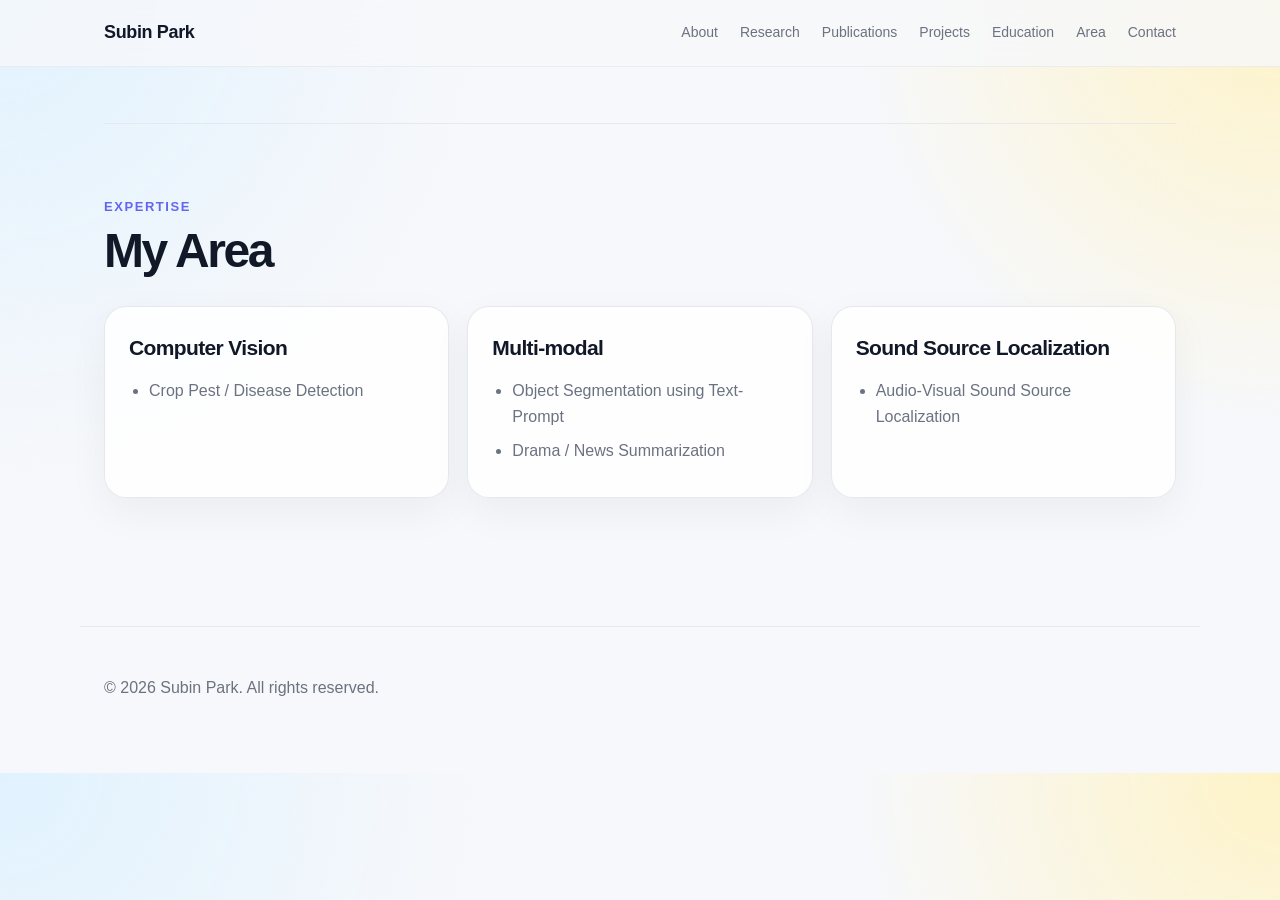
==== area.html @ c659c9e1 "Create area.html" ====
<!DOCTYPE html>
<html lang="en">
<head>
  <meta charset="UTF-8" />
  <meta name="viewport" content="width=device-width, initial-scale=1.0" />
  <title>Area | Subin Park</title>
  <link rel="stylesheet" href="style.css" />
</head>

<body>
  <header class="site-header">
    <nav class="nav">
      <a href="index.html" class="logo">Subin Park</a>
      <div class="nav-links">
        <a href="index.html">About</a>
        <a href="research.html">Research</a>
        <a href="publications.html">Publications</a>
        <a href="projects.html">Projects</a>
        <a href="education.html">Education</a>
        <a href="area.html">Area</a>
        <a href="contact.html">Contact</a>
      </div>
    </nav>
  </header>

  <main>
    <section class="section page-section">
      <div class="section-title">
        <span>Expertise</span>
        <h2>My Area</h2>
      </div>

      <div class="area-grid">
        <div class="area-card">
          <h3>Computer Vision</h3>
          <ul>
            <li>Crop Pest / Disease Detection</li>
          </ul>
        </div>

        <div class="area-card">
          <h3>Multi-modal</h3>
          <ul>
            <li>Object Segmentation using Text-Prompt</li>
            <li>Drama / News Summarization</li>
          </ul>
        </div>

        <div class="area-card">
          <h3>Sound Source Localization</h3>
          <ul>
            <li>Audio-Visual Sound Source Localization</li>
          </ul>
        </div>
      </div>
    </section>
  </main>

  <footer>
    <p>© 2026 Subin Park. All rights reserved.</p>
  </footer>
</body>
</html>
---- style.css ----
:root {
  --bg: #f7f8fb;
  --card: #ffffff;
  --text: #111827;
  --muted: #6b7280;
  --line: #e5e7eb;
  --primary: #111827;
  --soft: #eef2ff;
  --radius: 22px;
  --shadow: 0 20px 60px rgba(15, 23, 42, 0.08);
}

* {
  box-sizing: border-box;
}

html {
  scroll-behavior: smooth;
}

body {
  margin: 0;
  font-family: Inter, -apple-system, BlinkMacSystemFont, "Segoe UI", Arial, sans-serif;
  color: var(--text);
  background:
    radial-gradient(circle at top left, #e0f2fe 0, transparent 32%),
    radial-gradient(circle at top right, #fef3c7 0, transparent 28%),
    var(--bg);
  line-height: 1.65;
}

a {
  color: inherit;
}

.site-header {
  position: sticky;
  top: 0;
  z-index: 10;
  background: rgba(247, 248, 251, 0.8);
  backdrop-filter: blur(16px);
  border-bottom: 1px solid rgba(229, 231, 235, 0.7);
}

.nav {
  max-width: 1120px;
  margin: 0 auto;
  padding: 18px 24px;
  display: flex;
  align-items: center;
  justify-content: space-between;
}

.logo {
  font-weight: 800;
  font-size: 18px;
  text-decoration: none;
  letter-spacing: -0.02em;
}

.nav-links {
  display: flex;
  gap: 22px;
  font-size: 14px;
}

.nav-links a {
  color: var(--muted);
  text-decoration: none;
  transition: color 0.2s ease;
}

.nav-links a:hover {
  color: var(--text);
}

main {
  max-width: 1120px;
  margin: 0 auto;
  padding: 56px 24px;
}

.hero {
  min-height: 560px;
  display: grid;
  grid-template-columns: 1.4fr 0.8fr;
  align-items: center;
  gap: 48px;
}

.eyebrow {
  display: inline-flex;
  padding: 8px 14px;
  border-radius: 999px;
  background: var(--soft);
  color: #3730a3;
  font-weight: 700;
  font-size: 14px;
  margin-bottom: 20px;
}

.hero h1 {
  margin: 0;
  font-size: clamp(48px, 8vw, 88px);
  line-height: 0.95;
  letter-spacing: -0.07em;
}

.intro {
  max-width: 720px;
  margin: 28px 0 0;
  color: #374151;
  font-size: 20px;
}

.hero-buttons {
  display: flex;
  flex-wrap: wrap;
  gap: 12px;
  margin-top: 32px;
}

.button {
  display: inline-flex;
  align-items: center;
  justify-content: center;
  min-height: 44px;
  padding: 11px 18px;
  border-radius: 999px;
  border: 1px solid var(--line);
  background: var(--card);
  color: var(--text);
  text-decoration: none;
  font-weight: 700;
  font-size: 14px;
  box-shadow: 0 8px 24px rgba(15, 23, 42, 0.04);
  transition: transform 0.2s ease, box-shadow 0.2s ease;
}

.button:hover {
  transform: translateY(-2px);
  box-shadow: 0 14px 34px rgba(15, 23, 42, 0.1);
}

.button.primary {
  background: var(--primary);
  color: white;
  border-color: var(--primary);
}

.hero-card {
  background: rgba(255, 255, 255, 0.72);
  backdrop-filter: blur(18px);
  border: 1px solid rgba(229, 231, 235, 0.9);
  border-radius: 32px;
  padding: 26px;
  box-shadow: var(--shadow);
}

.profile-img {
  width: 100%;
  aspect-ratio: 1 / 1;
  object-fit: cover;
  border-radius: 24px;
  background: #eef2f7;
}

.profile-info {
  padding: 20px 4px 4px;
}

.profile-info h2 {
  margin: 0 0 6px;
  font-size: 26px;
  letter-spacing: -0.04em;
}

.profile-info p {
  margin: 4px 0;
  color: var(--muted);
}

.section {
  padding: 72px 0;
  border-top: 1px solid rgba(229, 231, 235, 0.85);
}

.section-title {
  margin-bottom: 28px;
}

.section-title span {
  display: block;
  color: #6366f1;
  font-weight: 800;
  font-size: 13px;
  text-transform: uppercase;
  letter-spacing: 0.12em;
  margin-bottom: 8px;
}

.section-title h2 {
  margin: 0;
  font-size: clamp(32px, 4vw, 48px);
  line-height: 1.1;
  letter-spacing: -0.05em;
}

.tag-list {
  display: flex;
  flex-wrap: wrap;
  gap: 12px;
}

.tag-list span {
  padding: 13px 18px;
  border-radius: 999px;
  background: var(--card);
  border: 1px solid var(--line);
  color: #374151;
  font-weight: 700;
  box-shadow: 0 10px 30px rgba(15, 23, 42, 0.04);
}

.link-grid,
.area-grid,
.contact-grid {
  display: grid;
  grid-template-columns: repeat(4, 1fr);
  gap: 18px;
}

.link-card,
.area-card,
.contact-card,
.project-card {
  background: rgba(255, 255, 255, 0.82);
  border: 1px solid rgba(229, 231, 235, 0.95);
  border-radius: var(--radius);
  padding: 24px;
  box-shadow: 0 14px 40px rgba(15, 23, 42, 0.05);
}

.link-card {
  min-height: 170px;
  text-decoration: none;
  transition: transform 0.2s ease, box-shadow 0.2s ease;
}

.link-card:hover {
  transform: translateY(-4px);
  box-shadow: var(--shadow);
}

.link-card h3,
.area-card h3,
.contact-card h3,
.project-card h3 {
  margin: 0 0 10px;
  font-size: 21px;
  letter-spacing: -0.03em;
}

.link-card p,
.area-card p,
.contact-card p,
.project-card p {
  margin: 0;
  color: var(--muted);
}

.timeline {
  display: grid;
  gap: 18px;
}

.timeline-item {
  display: grid;
  grid-template-columns: 180px 1fr;
  gap: 24px;
  padding: 26px;
  background: rgba(255, 255, 255, 0.82);
  border: 1px solid rgba(229, 231, 235, 0.95);
  border-radius: var(--radius);
  box-shadow: 0 14px 40px rgba(15, 23, 42, 0.04);
}

.timeline-date {
  color: #6366f1;
  font-weight: 800;
}

.timeline-content h3 {
  margin: 0 0 6px;
  font-size: 24px;
  letter-spacing: -0.03em;
}

.timeline-content p {
  margin: 5px 0;
  color: var(--muted);
}

.timeline-content .degree {
  color: var(--text);
  font-weight: 800;
}

.area-grid {
  grid-template-columns: repeat(3, 1fr);
}

.area-card ul {
  margin: 12px 0 0;
  padding-left: 20px;
  color: var(--muted);
}

.area-card li {
  margin: 8px 0;
}

.project-card {
  display: flex;
  align-items: center;
  justify-content: space-between;
  gap: 24px;
}

.project-card p {
  max-width: 720px;
}

.contact-grid {
  grid-template-columns: repeat(3, 1fr);
}

.contact-card a {
  color: #2563eb;
  word-break: break-word;
  text-decoration: none;
  font-weight: 700;
}

.qr-grid {
  display: flex;
  gap: 18px;
  margin-top: 22px;
  flex-wrap: wrap;
}

.qr-card {
  width: 160px;
  padding: 16px;
  border-radius: 20px;
  background: white;
  border: 1px solid var(--line);
  text-align: center;
  box-shadow: 0 12px 32px rgba(15, 23, 42, 0.05);
}

.qr-card img {
  width: 100%;
  border-radius: 14px;
}

.qr-card p {
  margin: 10px 0 0;
  font-weight: 800;
}

footer {
  max-width: 1120px;
  margin: 0 auto;
  padding: 32px 24px 56px;
  color: var(--muted);
  border-top: 1px solid rgba(229, 231, 235, 0.85);
}

@media (max-width: 900px) {
  .hero {
    grid-template-columns: 1fr;
    min-height: auto;
  }

  .link-grid {
    grid-template-columns: repeat(2, 1fr);
  }

  .area-grid,
  .contact-grid {
    grid-template-columns: 1fr;
  }

  .timeline-item {
    grid-template-columns: 1fr;
  }

  .project-card {
    align-items: flex-start;
    flex-direction: column;
  }
}

@media (max-width: 640px) {
  .nav {
    align-items: flex-start;
    flex-direction: column;
    gap: 12px;
  }

  .nav-links {
    flex-wrap: wrap;
    gap: 12px;
  }

  main {
    padding: 36px 18px;
  }

  .hero h1 {
    font-size: 54px;
  }

  .intro {
    font-size: 17px;
  }

  .link-grid {
    grid-template-columns: 1fr;
  }
}

.publication-list {
  display: grid;
  gap: 18px;
}

.publication-item {
  background: rgba(255, 255, 255, 0.82);
  border: 1px solid rgba(229, 231, 235, 0.95);
  border-radius: var(--radius);
  padding: 26px;
  box-shadow: 0 14px 40px rgba(15, 23, 42, 0.05);
}

.pub-title {
  color: var(--text) !important;
  font-weight: 800;
  font-size: 18px;
  line-height: 1.5;
  margin: 0 0 10px !important;
}

.pub-authors {
  font-size: 15px;
  margin: 0 0 6px !important;
  color: var(--muted);
}

.pub-venue {
  font-size: 15px;
  color: #6366f1 !important;
  font-weight: 800;
  margin: 0 0 8px !important;
}

.pub-tags {
  display: inline-block;
  margin: 4px 0 0 !important;
  padding: 6px 10px;
  border-radius: 999px;
  background: #eef2ff;
  color: #4338ca !important;
  font-size: 13px;
  font-weight: 700;
}

.education-list {
  display: grid;
  gap: 18px;
}

.education-item {
  background: rgba(255, 255, 255, 0.82);
  border: 1px solid rgba(229, 231, 235, 0.95);
  border-radius: var(--radius);
  padding: 28px;
  box-shadow: 0 14px 40px rgba(15, 23, 42, 0.05);
}

.education-main {
  display: grid;
  grid-template-columns: 1fr auto;
  gap: 24px;
  align-items: start;
}

.education-main h3 {
  margin: 0 0 6px;
  font-size: 24px;
  letter-spacing: -0.03em;
}

.education-school {
  margin: 0 0 10px;
  color: var(--text);
  font-weight: 800;
  font-size: 17px;
}

.education-detail {
  margin: 5px 0;
  color: var(--muted);
}

.education-meta {
  min-width: 190px;
  text-align: right;
  color: var(--muted);
  font-weight: 700;
}

.education-meta p {
  margin: 0 0 6px;
}

@media (max-width: 900px) {
  .education-main {
    grid-template-columns: 1fr;
  }

  .education-meta {
    text-align: left;
    min-width: auto;
  }
}
.project-list {
  display: grid;
  gap: 18px;
}

.project-item {
  display: grid;
  grid-template-columns: 1fr auto;
  gap: 24px;
  align-items: start;
  background: rgba(255, 255, 255, 0.82);
  border: 1px solid rgba(229, 231, 235, 0.95);
  border-radius: var(--radius);
  padding: 28px;
  box-shadow: 0 14px 40px rgba(15, 23, 42, 0.05);
}

.project-content h3 {
  margin: 0 0 10px;
  font-size: 22px;
  line-height: 1.35;
  letter-spacing: -0.03em;
}

.project-content p {
  margin: 0 0 10px;
  color: var(--muted);
}

.project-meta {
  color: #6366f1 !important;
  font-weight: 800;
  font-size: 14px;
}

.project-date {
  min-width: 170px;
  text-align: right;
  color: var(--muted);
  font-weight: 800;
  font-size: 14px;
}

@media (max-width: 900px) {
  .project-item {
    grid-template-columns: 1fr;
  }

  .project-date {
    min-width: auto;
    text-align: left;
  }
}
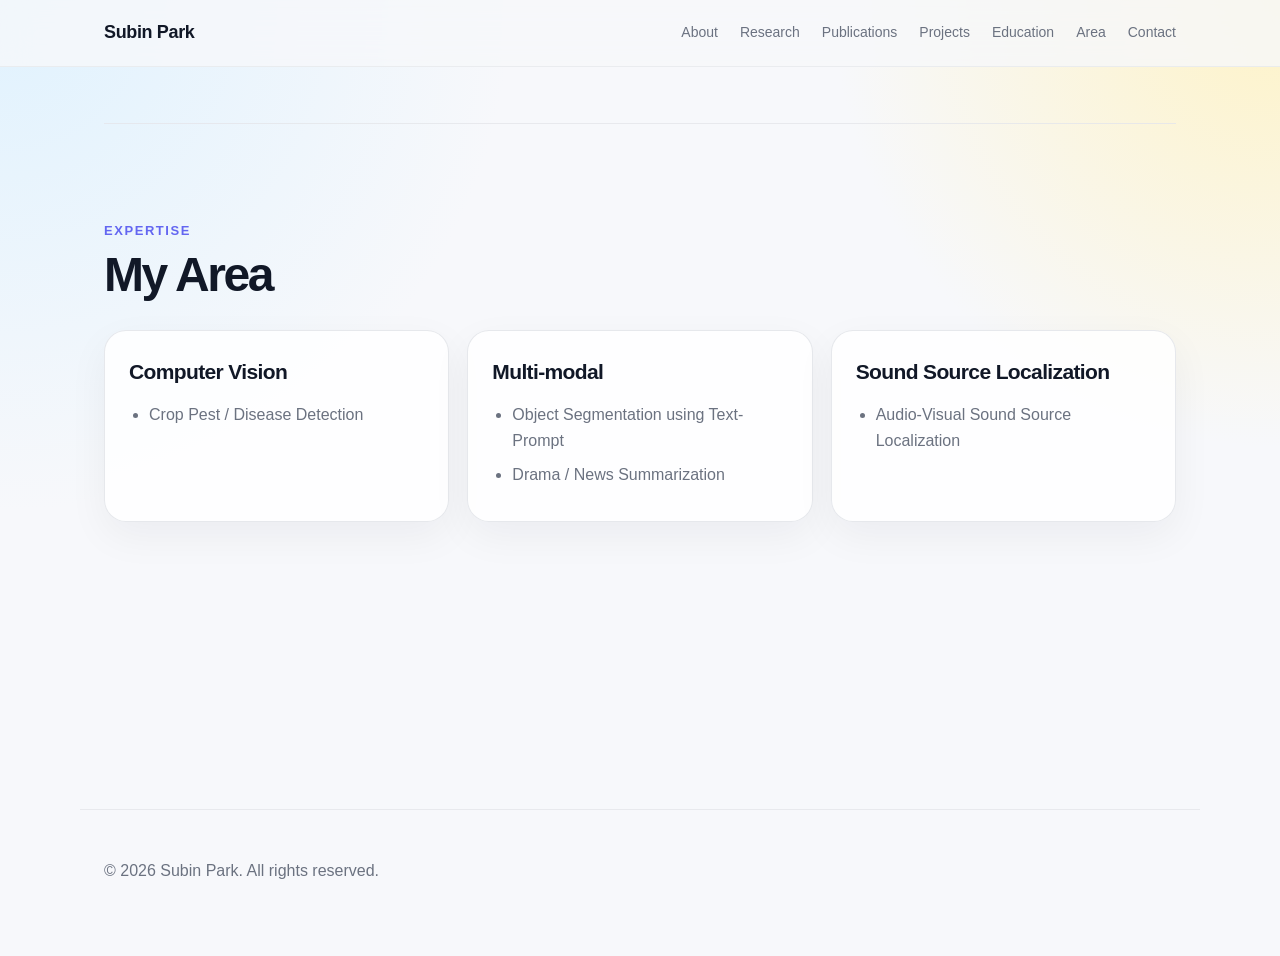
==== commit 875f7ee3: "Integrate Google Analytics tracking script Added Google Analytics tracking code to the header." ====
--- a/area.html
+++ b/area.html
@@ -5,6 +5,16 @@
   <meta name="viewport" content="width=device-width, initial-scale=1.0" />
   <title>Area | Subin Park</title>
   <link rel="stylesheet" href="style.css" />
+
+  <!-- Google tag (gtag.js) -->
+  <script async src="https://www.googletagmanager.com/gtag/js?id=G-E4RYLG2HKZ"></script>
+  <script>
+    window.dataLayer = window.dataLayer || [];
+    function gtag(){dataLayer.push(arguments);}
+    gtag('js', new Date());
+  
+    gtag('config', 'G-E4RYLG2HKZ');
+  </script>
 </head>
 
 <body>
--- a/style.css
+++ b/style.css
@@ -431,51 +431,6 @@
   }
 }
 
-.publication-list {
-  display: grid;
-  gap: 18px;
-}
-
-.publication-item {
-  background: rgba(255, 255, 255, 0.82);
-  border: 1px solid rgba(229, 231, 235, 0.95);
-  border-radius: var(--radius);
-  padding: 26px;
-  box-shadow: 0 14px 40px rgba(15, 23, 42, 0.05);
-}
-
-.pub-title {
-  color: var(--text) !important;
-  font-weight: 800;
-  font-size: 18px;
-  line-height: 1.5;
-  margin: 0 0 10px !important;
-}
-
-.pub-authors {
-  font-size: 15px;
-  margin: 0 0 6px !important;
-  color: var(--muted);
-}
-
-.pub-venue {
-  font-size: 15px;
-  color: #6366f1 !important;
-  font-weight: 800;
-  margin: 0 0 8px !important;
-}
-
-.pub-tags {
-  display: inline-block;
-  margin: 4px 0 0 !important;
-  padding: 6px 10px;
-  border-radius: 999px;
-  background: #eef2ff;
-  color: #4338ca !important;
-  font-size: 13px;
-  font-weight: 700;
-}
-
 .education-list {
   display: grid;
   gap: 18px;
@@ -535,6 +490,7 @@
     min-width: auto;
   }
 }
+
 .project-list {
   display: grid;
   gap: 18px;
@@ -588,3 +544,133 @@
     text-align: left;
   }
 }
+
+.page-section {
+  min-height: 70vh;
+  padding-top: 96px;
+}
+
+.overview-grid {
+  display: grid;
+  grid-template-columns: repeat(3, 1fr);
+  gap: 18px;
+}
+
+.overview-card {
+  display: block;
+  min-height: 190px;
+  background: rgba(255, 255, 255, 0.82);
+  border: 1px solid rgba(229, 231, 235, 0.95);
+  border-radius: var(--radius);
+  padding: 26px;
+  box-shadow: 0 14px 40px rgba(15, 23, 42, 0.05);
+  text-decoration: none;
+  transition: transform 0.2s ease, box-shadow 0.2s ease;
+}
+
+.overview-card:hover {
+  transform: translateY(-4px);
+  box-shadow: var(--shadow);
+}
+
+.overview-card h3 {
+  margin: 0 0 10px;
+  font-size: 23px;
+  letter-spacing: -0.03em;
+}
+
+.overview-card p {
+  margin: 0;
+  color: var(--muted);
+}
+
+@media (max-width: 900px) {
+  .overview-grid {
+    grid-template-columns: 1fr;
+  }
+}
+
+/* Publications */
+
+.publication-list {
+  display: grid;
+  gap: 18px;
+}
+
+.publication-item {
+  background: rgba(255, 255, 255, 0.82);
+  border: 1px solid rgba(229, 231, 235, 0.95);
+  border-radius: var(--radius);
+  padding: 28px;
+  box-shadow: 0 14px 40px rgba(15, 23, 42, 0.05);
+  display: grid;
+  grid-template-columns: 1fr 260px;
+  gap: 28px;
+  align-items: center;
+}
+
+.pub-title {
+  color: var(--text);
+  font-weight: 800;
+  font-size: 20px;
+  line-height: 1.45;
+  letter-spacing: -0.03em;
+  margin: 0 0 10px;
+}
+
+.pub-authors {
+  font-size: 15px;
+  color: var(--muted);
+  margin: 0 0 6px;
+}
+
+.pub-venue {
+  font-size: 15px;
+  color: #6366f1;
+  font-weight: 800;
+  margin: 0 0 10px;
+}
+
+.pub-tags {
+  display: inline-block;
+  padding: 7px 12px;
+  border-radius: 999px;
+  background: #eef2ff;
+  color: #4338ca;
+  font-size: 13px;
+  font-weight: 700;
+}
+
+.pub-figure img {
+  width: 100%;
+  border-radius: 14px;
+  border: 1px solid rgba(229, 231, 235, 0.95);
+  display: block;
+  object-fit: cover;
+  aspect-ratio: 4 / 3;
+}
+
+@media (max-width: 900px) {
+  .publication-item {
+    grid-template-columns: 1fr;
+  }
+}
+
+.pub-tags.submitted {
+  background: #fef3c7;
+  color: #92400e;
+}
+
+.pub-tags.inprep {
+  background: #f0fdf4;
+  color: #166534;
+}
+
+.edu-logo {
+  width: 100%;
+  max-width: 160px;
+  height: auto;
+  object-fit: contain;
+  margin-top: 14px;
+  border-radius: 10px;
+}
